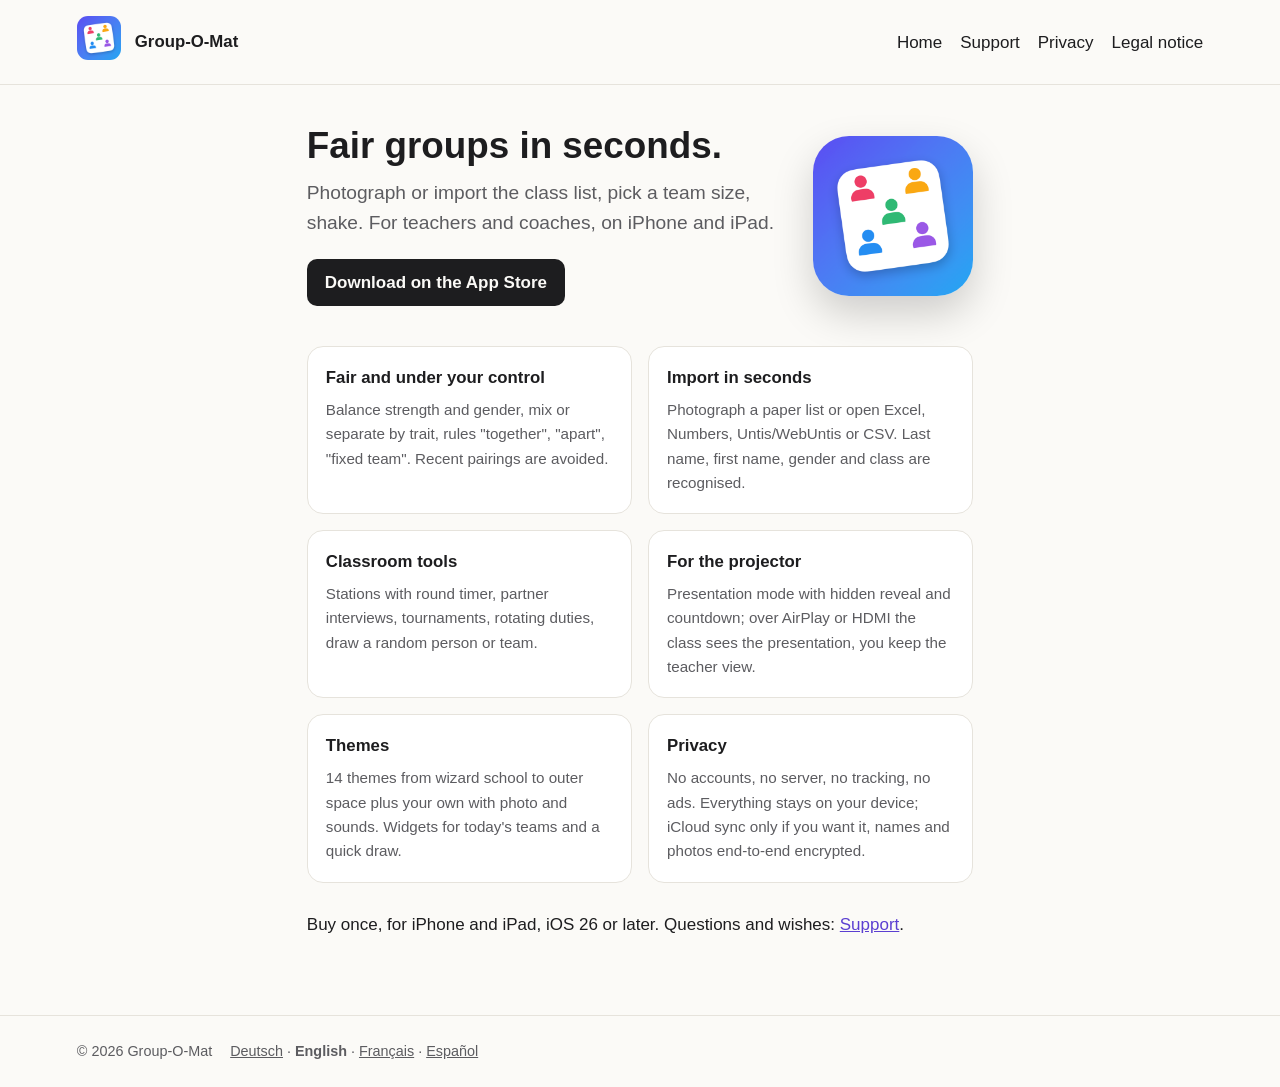
==== en/index.html @ 721736fe "App Store badge links to the live listing Co-Authored-By: Claude Fable 5.1 <noreply@anthropic.com>" ====
<!doctype html><html lang="en"><head><meta charset="utf-8"><meta name="viewport" content="width=device-width,initial-scale=1">
<link rel="stylesheet" href="/style.css"><link rel="icon" href="/favicon.png"><link rel="apple-touch-icon" href="/apple-touch-icon.png">
<title>Group-O-Mat – Fair groups for the classroom</title><meta name="description" content="Photograph or import the class list, pick a team size, shake. For teachers and coaches, on iPhone and iPad."><link rel="alternate" hreflang="de" href="https://group-o-mat.de/"><link rel="alternate" hreflang="en" href="https://group-o-mat.de/en/"><link rel="alternate" hreflang="fr" href="https://group-o-mat.de/fr/"><link rel="alternate" hreflang="es" href="https://group-o-mat.de/es/"></head><body><header><a href="/en/"><img src="/icon.png" alt=""></a><strong>Group-O-Mat</strong><nav><a href="/en/">Home</a><a href="/en/support">Support</a><a href="/privacy">Privacy</a><a href="/impressum">Legal notice</a></nav></header><main><div class="hero"><div><h1>Fair groups in seconds.</h1><p class="lead">Photograph or import the class list, pick a team size, shake. For teachers and coaches, on iPhone and iPad.</p><a class="badge" href="https://apps.apple.com/de/app/id6808658962">Download on the App Store</a></div><img src="/icon.png" alt="Group-O-Mat app icon"></div><div class="grid"><div class="card"><h3>Fair and under your control</h3><p>Balance strength and gender, mix or separate by trait, rules "together", "apart", "fixed team". Recent pairings are avoided.</p></div><div class="card"><h3>Import in seconds</h3><p>Photograph a paper list or open Excel, Numbers, Untis/WebUntis or CSV. Last name, first name, gender and class are recognised.</p></div><div class="card"><h3>Classroom tools</h3><p>Stations with round timer, partner interviews, tournaments, rotating duties, draw a random person or team.</p></div><div class="card"><h3>For the projector</h3><p>Presentation mode with hidden reveal and countdown; over AirPlay or HDMI the class sees the presentation, you keep the teacher view.</p></div><div class="card"><h3>Themes</h3><p>14 themes from wizard school to outer space plus your own with photo and sounds. Widgets for today's teams and a quick draw.</p></div><div class="card"><h3>Privacy</h3><p>No accounts, no server, no tracking, no ads. Everything stays on your device; iCloud sync only if you want it, names and photos end-to-end encrypted.</p></div></div><p>Buy once, for iPhone and iPad, iOS 26 or later. Questions and wishes: <a href="/en/support">Support</a>.</p></main><footer><span>© 2026 Group-O-Mat</span><span><a href="/" hreflang="de">Deutsch</a> · <strong>English</strong> · <a href="/fr/" hreflang="fr">Français</a> · <a href="/es/" hreflang="es">Español</a></span></footer></body></html>
---- style.css ----
:root{--bg:#fbfaf7;--fg:#1d1d1f;--muted:#5c5c60;--accent:#5b3fd1;--card:#fff;--line:#e6e3dc}
@media (prefers-color-scheme:dark){:root{--bg:#141416;--fg:#f2f2f4;--muted:#a5a5ab;--accent:#a996ff;--card:#1e1e22;--line:#2c2c31}}
*{box-sizing:border-box}html{color-scheme:light dark}
body{margin:0;background:var(--bg);color:var(--fg);font:17px/1.6 -apple-system,BlinkMacSystemFont,"Segoe UI",Helvetica,Arial,sans-serif}
a{color:var(--accent)}
header{padding:16px 6vw;display:flex;align-items:center;gap:14px;border-bottom:1px solid var(--line);flex-wrap:wrap}
header strong{white-space:nowrap;font-size:1.05rem}
header img{width:44px;height:44px;border-radius:11px}
header nav{margin-left:auto;display:flex;gap:18px;flex-wrap:wrap;justify-content:flex-end}
header nav a{text-decoration:none;color:var(--fg);font-weight:500}
main{max-width:820px;margin:0 auto;padding:40px 6vw 60px}
.hero{display:grid;grid-template-columns:1fr auto;gap:28px;align-items:center;margin-bottom:40px}
.hero img{width:160px;height:160px;border-radius:36px;box-shadow:0 18px 40px rgba(0,0,0,.18)}
h1{font-size:2.3rem;line-height:1.15;margin:0 0 10px}h2{margin-top:2.2em}h3{margin-top:1.6em}
.lead{font-size:1.2rem;color:var(--muted);margin:0 0 20px}
.badge{display:inline-block;background:var(--fg);color:var(--bg);padding:10px 18px;border-radius:10px;text-decoration:none;font-weight:600}
.badge.soon{opacity:.55;pointer-events:none}
.grid{display:grid;grid-template-columns:repeat(auto-fit,minmax(230px,1fr));gap:16px;margin:28px 0}
.card{background:var(--card);border:1px solid var(--line);border-radius:16px;padding:18px}
.card h3{margin:0 0 6px;font-size:1.05rem}.card p{margin:0;color:var(--muted);font-size:.95rem}
footer{border-top:1px solid var(--line);padding:24px 6vw;color:var(--muted);font-size:.9rem;display:flex;gap:18px;flex-wrap:wrap}
footer a{color:var(--muted)}
.note{background:var(--card);border-left:4px solid var(--accent);padding:12px 16px;border-radius:8px}
@media (max-width:640px){header{gap:10px 12px}header nav{margin-left:0;width:100%;justify-content:flex-start;gap:14px;font-size:.95rem;overflow-x:auto;flex-wrap:nowrap;padding-bottom:2px}header nav a{white-space:nowrap}.hero{grid-template-columns:1fr}.hero img{width:110px;height:110px;border-radius:26px}h1{font-size:1.8rem}}
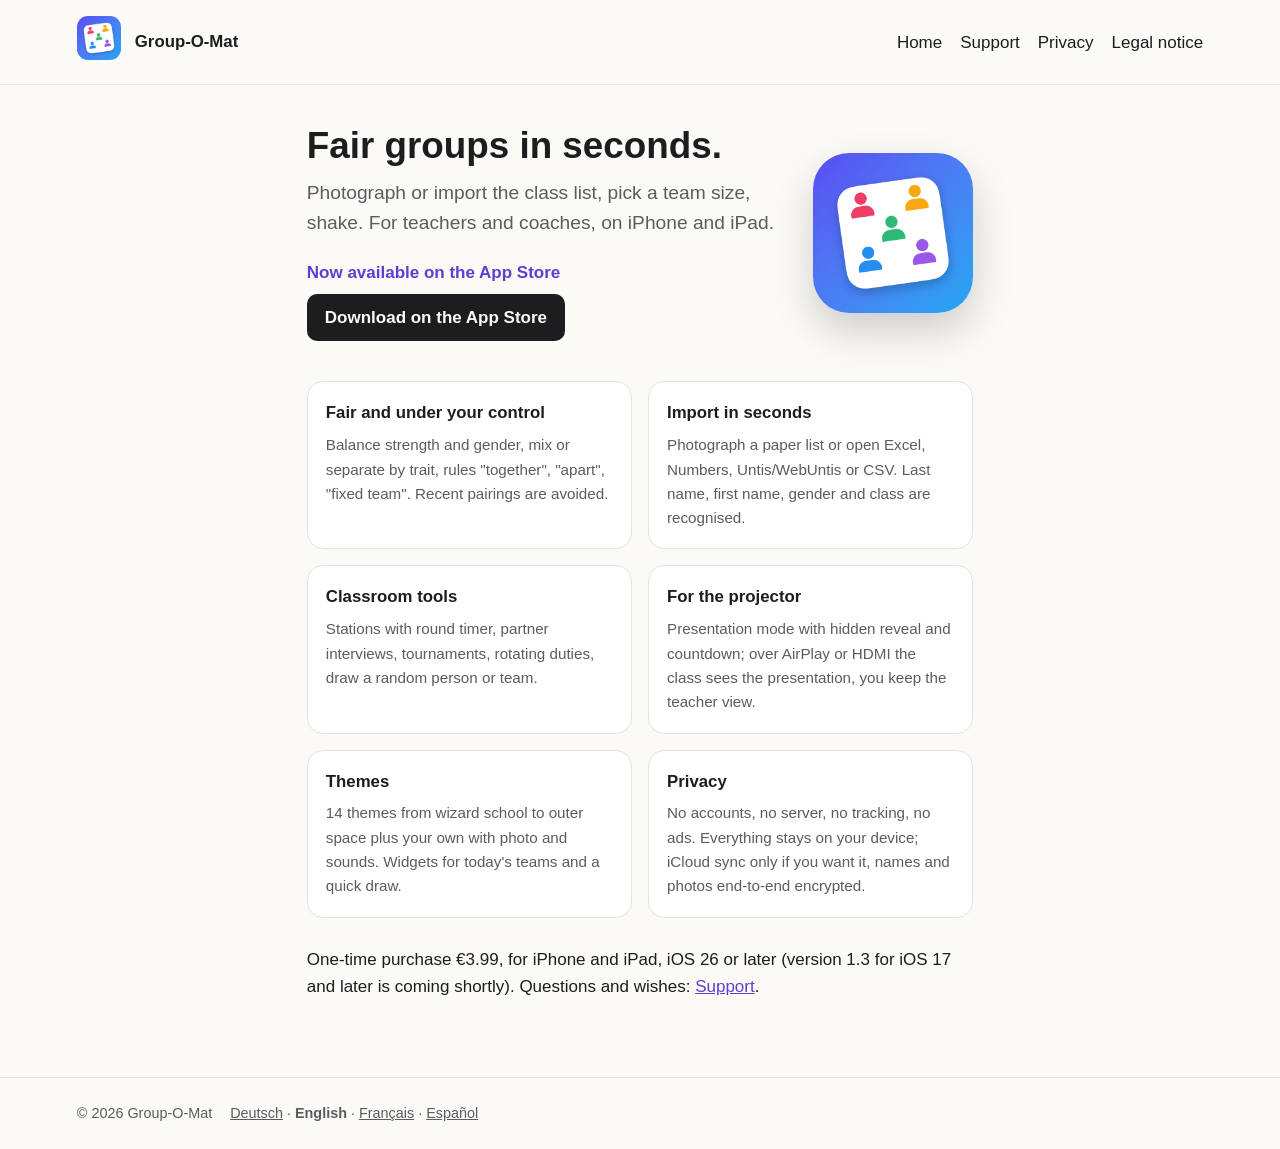
==== commit 9a530f98: "Landing pages: app is available, price and iOS requirement Co-Authored-By: Claude Fable 5.1 <noreply" ====
--- a/en/index.html
+++ b/en/index.html
@@ -1,3 +1,3 @@
 <!doctype html><html lang="en"><head><meta charset="utf-8"><meta name="viewport" content="width=device-width,initial-scale=1">
 <link rel="stylesheet" href="/style.css"><link rel="icon" href="/favicon.png"><link rel="apple-touch-icon" href="/apple-touch-icon.png">
-<title>Group-O-Mat – Fair groups for the classroom</title><meta name="description" content="Photograph or import the class list, pick a team size, shake. For teachers and coaches, on iPhone and iPad."><link rel="alternate" hreflang="de" href="https://group-o-mat.de/"><link rel="alternate" hreflang="en" href="https://group-o-mat.de/en/"><link rel="alternate" hreflang="fr" href="https://group-o-mat.de/fr/"><link rel="alternate" hreflang="es" href="https://group-o-mat.de/es/"></head><body><header><a href="/en/"><img src="/icon.png" alt=""></a><strong>Group-O-Mat</strong><nav><a href="/en/">Home</a><a href="/en/support">Support</a><a href="/privacy">Privacy</a><a href="/impressum">Legal notice</a></nav></header><main><div class="hero"><div><h1>Fair groups in seconds.</h1><p class="lead">Photograph or import the class list, pick a team size, shake. For teachers and coaches, on iPhone and iPad.</p><a class="badge" href="https://apps.apple.com/de/app/id6808658962">Download on the App Store</a></div><img src="/icon.png" alt="Group-O-Mat app icon"></div><div class="grid"><div class="card"><h3>Fair and under your control</h3><p>Balance strength and gender, mix or separate by trait, rules "together", "apart", "fixed team". Recent pairings are avoided.</p></div><div class="card"><h3>Import in seconds</h3><p>Photograph a paper list or open Excel, Numbers, Untis/WebUntis or CSV. Last name, first name, gender and class are recognised.</p></div><div class="card"><h3>Classroom tools</h3><p>Stations with round timer, partner interviews, tournaments, rotating duties, draw a random person or team.</p></div><div class="card"><h3>For the projector</h3><p>Presentation mode with hidden reveal and countdown; over AirPlay or HDMI the class sees the presentation, you keep the teacher view.</p></div><div class="card"><h3>Themes</h3><p>14 themes from wizard school to outer space plus your own with photo and sounds. Widgets for today's teams and a quick draw.</p></div><div class="card"><h3>Privacy</h3><p>No accounts, no server, no tracking, no ads. Everything stays on your device; iCloud sync only if you want it, names and photos end-to-end encrypted.</p></div></div><p>Buy once, for iPhone and iPad, iOS 26 or later. Questions and wishes: <a href="/en/support">Support</a>.</p></main><footer><span>© 2026 Group-O-Mat</span><span><a href="/" hreflang="de">Deutsch</a> · <strong>English</strong> · <a href="/fr/" hreflang="fr">Français</a> · <a href="/es/" hreflang="es">Español</a></span></footer></body></html>+<title>Group-O-Mat – Fair groups for the classroom</title><meta name="description" content="Photograph or import the class list, pick a team size, shake. For teachers and coaches, on iPhone and iPad."><link rel="alternate" hreflang="de" href="https://group-o-mat.de/"><link rel="alternate" hreflang="en" href="https://group-o-mat.de/en/"><link rel="alternate" hreflang="fr" href="https://group-o-mat.de/fr/"><link rel="alternate" hreflang="es" href="https://group-o-mat.de/es/"></head><body><header><a href="/en/"><img src="/icon.png" alt=""></a><strong>Group-O-Mat</strong><nav><a href="/en/">Home</a><a href="/en/support">Support</a><a href="/privacy">Privacy</a><a href="/impressum">Legal notice</a></nav></header><main><div class="hero"><div><h1>Fair groups in seconds.</h1><p class="lead">Photograph or import the class list, pick a team size, shake. For teachers and coaches, on iPhone and iPad.</p><p class="avail">Now available on the App Store</p><a class="badge" href="https://apps.apple.com/de/app/id6808658962">Download on the App Store</a></div><img src="/icon.png" alt="Group-O-Mat app icon"></div><div class="grid"><div class="card"><h3>Fair and under your control</h3><p>Balance strength and gender, mix or separate by trait, rules "together", "apart", "fixed team". Recent pairings are avoided.</p></div><div class="card"><h3>Import in seconds</h3><p>Photograph a paper list or open Excel, Numbers, Untis/WebUntis or CSV. Last name, first name, gender and class are recognised.</p></div><div class="card"><h3>Classroom tools</h3><p>Stations with round timer, partner interviews, tournaments, rotating duties, draw a random person or team.</p></div><div class="card"><h3>For the projector</h3><p>Presentation mode with hidden reveal and countdown; over AirPlay or HDMI the class sees the presentation, you keep the teacher view.</p></div><div class="card"><h3>Themes</h3><p>14 themes from wizard school to outer space plus your own with photo and sounds. Widgets for today's teams and a quick draw.</p></div><div class="card"><h3>Privacy</h3><p>No accounts, no server, no tracking, no ads. Everything stays on your device; iCloud sync only if you want it, names and photos end-to-end encrypted.</p></div></div><p>One-time purchase €3.99, for iPhone and iPad, iOS 26 or later (version 1.3 for iOS 17 and later is coming shortly). Questions and wishes: <a href="/en/support">Support</a>.</p></main><footer><span>© 2026 Group-O-Mat</span><span><a href="/" hreflang="de">Deutsch</a> · <strong>English</strong> · <a href="/fr/" hreflang="fr">Français</a> · <a href="/es/" hreflang="es">Español</a></span></footer></body></html>
--- a/style.css
+++ b/style.css
@@ -13,6 +13,7 @@
 .hero img{width:160px;height:160px;border-radius:36px;box-shadow:0 18px 40px rgba(0,0,0,.18)}
 h1{font-size:2.3rem;line-height:1.15;margin:0 0 10px}h2{margin-top:2.2em}h3{margin-top:1.6em}
 .lead{font-size:1.2rem;color:var(--muted);margin:0 0 20px}
+.avail{margin:0 0 8px;font-weight:600;color:var(--accent)}
 .badge{display:inline-block;background:var(--fg);color:var(--bg);padding:10px 18px;border-radius:10px;text-decoration:none;font-weight:600}
 .badge.soon{opacity:.55;pointer-events:none}
 .grid{display:grid;grid-template-columns:repeat(auto-fit,minmax(230px,1fr));gap:16px;margin:28px 0}
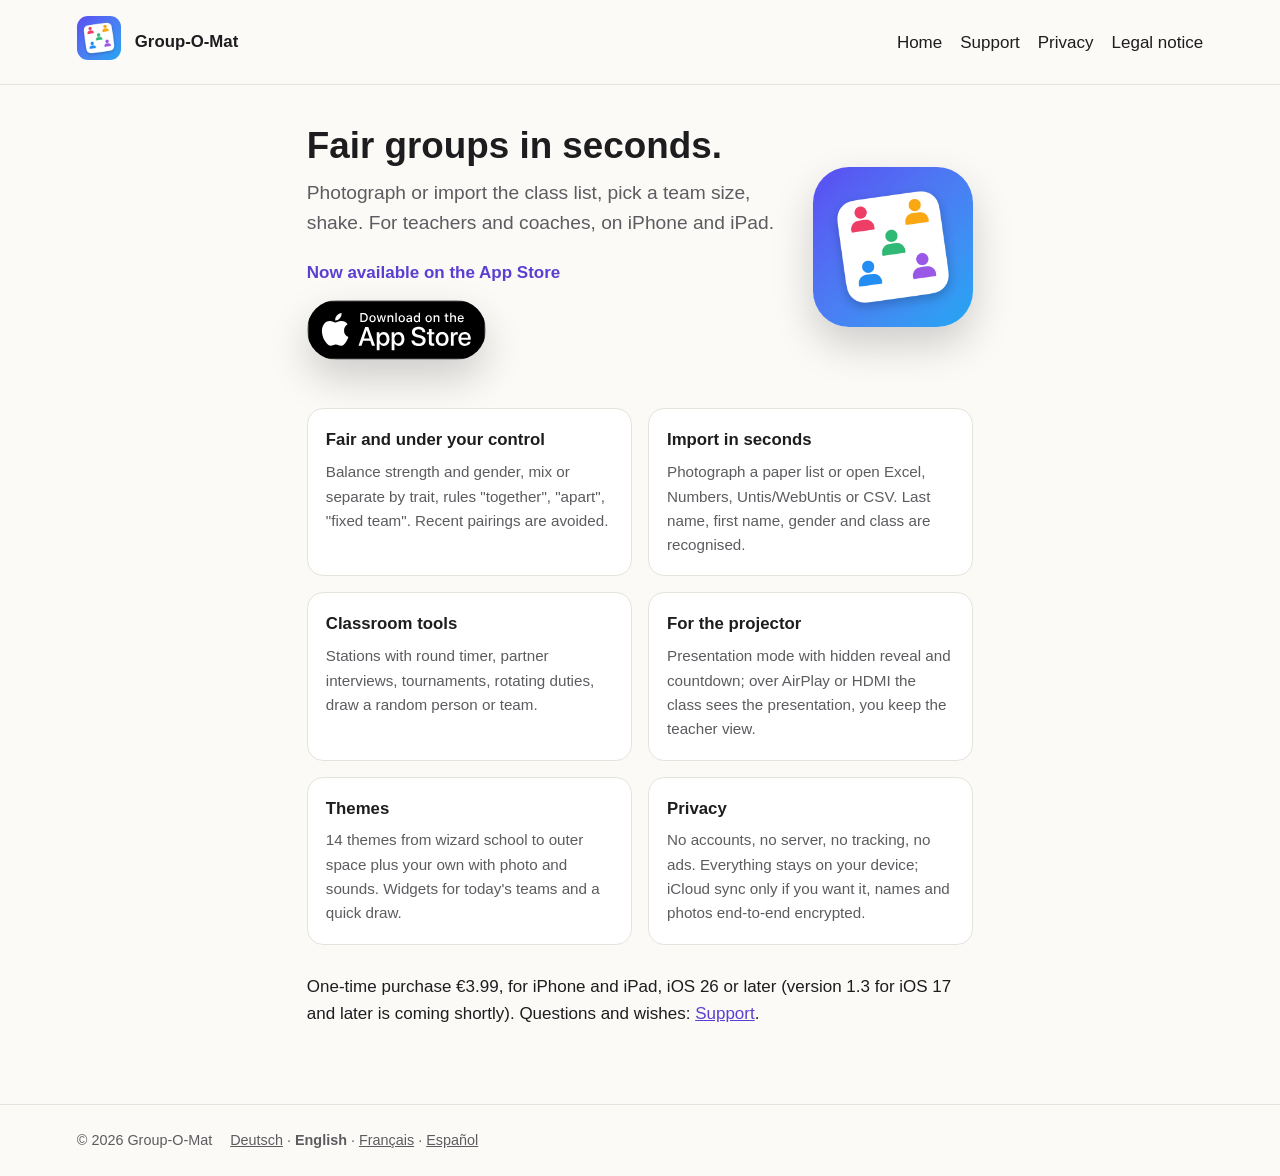
==== commit 4ffdc7d3: "Official App Store badge (Apple marketing artwork, per language) Co-Authored-By: Claude Fable 5.1 <n" ====
--- a/en/index.html
+++ b/en/index.html
@@ -1,3 +1,3 @@
 <!doctype html><html lang="en"><head><meta charset="utf-8"><meta name="viewport" content="width=device-width,initial-scale=1">
 <link rel="stylesheet" href="/style.css"><link rel="icon" href="/favicon.png"><link rel="apple-touch-icon" href="/apple-touch-icon.png">
-<title>Group-O-Mat – Fair groups for the classroom</title><meta name="description" content="Photograph or import the class list, pick a team size, shake. For teachers and coaches, on iPhone and iPad."><link rel="alternate" hreflang="de" href="https://group-o-mat.de/"><link rel="alternate" hreflang="en" href="https://group-o-mat.de/en/"><link rel="alternate" hreflang="fr" href="https://group-o-mat.de/fr/"><link rel="alternate" hreflang="es" href="https://group-o-mat.de/es/"></head><body><header><a href="/en/"><img src="/icon.png" alt=""></a><strong>Group-O-Mat</strong><nav><a href="/en/">Home</a><a href="/en/support">Support</a><a href="/privacy">Privacy</a><a href="/impressum">Legal notice</a></nav></header><main><div class="hero"><div><h1>Fair groups in seconds.</h1><p class="lead">Photograph or import the class list, pick a team size, shake. For teachers and coaches, on iPhone and iPad.</p><p class="avail">Now available on the App Store</p><a class="badge" href="https://apps.apple.com/de/app/id6808658962">Download on the App Store</a></div><img src="/icon.png" alt="Group-O-Mat app icon"></div><div class="grid"><div class="card"><h3>Fair and under your control</h3><p>Balance strength and gender, mix or separate by trait, rules "together", "apart", "fixed team". Recent pairings are avoided.</p></div><div class="card"><h3>Import in seconds</h3><p>Photograph a paper list or open Excel, Numbers, Untis/WebUntis or CSV. Last name, first name, gender and class are recognised.</p></div><div class="card"><h3>Classroom tools</h3><p>Stations with round timer, partner interviews, tournaments, rotating duties, draw a random person or team.</p></div><div class="card"><h3>For the projector</h3><p>Presentation mode with hidden reveal and countdown; over AirPlay or HDMI the class sees the presentation, you keep the teacher view.</p></div><div class="card"><h3>Themes</h3><p>14 themes from wizard school to outer space plus your own with photo and sounds. Widgets for today's teams and a quick draw.</p></div><div class="card"><h3>Privacy</h3><p>No accounts, no server, no tracking, no ads. Everything stays on your device; iCloud sync only if you want it, names and photos end-to-end encrypted.</p></div></div><p>One-time purchase €3.99, for iPhone and iPad, iOS 26 or later (version 1.3 for iOS 17 and later is coming shortly). Questions and wishes: <a href="/en/support">Support</a>.</p></main><footer><span>© 2026 Group-O-Mat</span><span><a href="/" hreflang="de">Deutsch</a> · <strong>English</strong> · <a href="/fr/" hreflang="fr">Français</a> · <a href="/es/" hreflang="es">Español</a></span></footer></body></html>+<title>Group-O-Mat – Fair groups for the classroom</title><meta name="description" content="Photograph or import the class list, pick a team size, shake. For teachers and coaches, on iPhone and iPad."><link rel="alternate" hreflang="de" href="https://group-o-mat.de/"><link rel="alternate" hreflang="en" href="https://group-o-mat.de/en/"><link rel="alternate" hreflang="fr" href="https://group-o-mat.de/fr/"><link rel="alternate" hreflang="es" href="https://group-o-mat.de/es/"></head><body><header><a href="/en/"><img src="/icon.png" alt=""></a><strong>Group-O-Mat</strong><nav><a href="/en/">Home</a><a href="/en/support">Support</a><a href="/privacy">Privacy</a><a href="/impressum">Legal notice</a></nav></header><main><div class="hero"><div><h1>Fair groups in seconds.</h1><p class="lead">Photograph or import the class list, pick a team size, shake. For teachers and coaches, on iPhone and iPad.</p><p class="avail">Now available on the App Store</p><a class="appstore" href="https://apps.apple.com/de/app/id6808658962"><img src="/badges/app-store-en-us.svg" alt="Download on the App Store" width="180" height="60"></a></div><img src="/icon.png" alt="Group-O-Mat app icon"></div><div class="grid"><div class="card"><h3>Fair and under your control</h3><p>Balance strength and gender, mix or separate by trait, rules "together", "apart", "fixed team". Recent pairings are avoided.</p></div><div class="card"><h3>Import in seconds</h3><p>Photograph a paper list or open Excel, Numbers, Untis/WebUntis or CSV. Last name, first name, gender and class are recognised.</p></div><div class="card"><h3>Classroom tools</h3><p>Stations with round timer, partner interviews, tournaments, rotating duties, draw a random person or team.</p></div><div class="card"><h3>For the projector</h3><p>Presentation mode with hidden reveal and countdown; over AirPlay or HDMI the class sees the presentation, you keep the teacher view.</p></div><div class="card"><h3>Themes</h3><p>14 themes from wizard school to outer space plus your own with photo and sounds. Widgets for today's teams and a quick draw.</p></div><div class="card"><h3>Privacy</h3><p>No accounts, no server, no tracking, no ads. Everything stays on your device; iCloud sync only if you want it, names and photos end-to-end encrypted.</p></div></div><p>One-time purchase €3.99, for iPhone and iPad, iOS 26 or later (version 1.3 for iOS 17 and later is coming shortly). Questions and wishes: <a href="/en/support">Support</a>.</p></main><footer><span>© 2026 Group-O-Mat</span><span><a href="/" hreflang="de">Deutsch</a> · <strong>English</strong> · <a href="/fr/" hreflang="fr">Français</a> · <a href="/es/" hreflang="es">Español</a></span></footer></body></html>
--- a/style.css
+++ b/style.css
@@ -15,7 +15,8 @@
 .lead{font-size:1.2rem;color:var(--muted);margin:0 0 20px}
 .avail{margin:0 0 8px;font-weight:600;color:var(--accent)}
 .badge{display:inline-block;background:var(--fg);color:var(--bg);padding:10px 18px;border-radius:10px;text-decoration:none;font-weight:600}
-.badge.soon{opacity:.55;pointer-events:none}
+.appstore{display:inline-block;margin:6px 0 0;line-height:0}
+.appstore img{height:60px;width:auto}
 .grid{display:grid;grid-template-columns:repeat(auto-fit,minmax(230px,1fr));gap:16px;margin:28px 0}
 .card{background:var(--card);border:1px solid var(--line);border-radius:16px;padding:18px}
 .card h3{margin:0 0 6px;font-size:1.05rem}.card p{margin:0;color:var(--muted);font-size:.95rem}
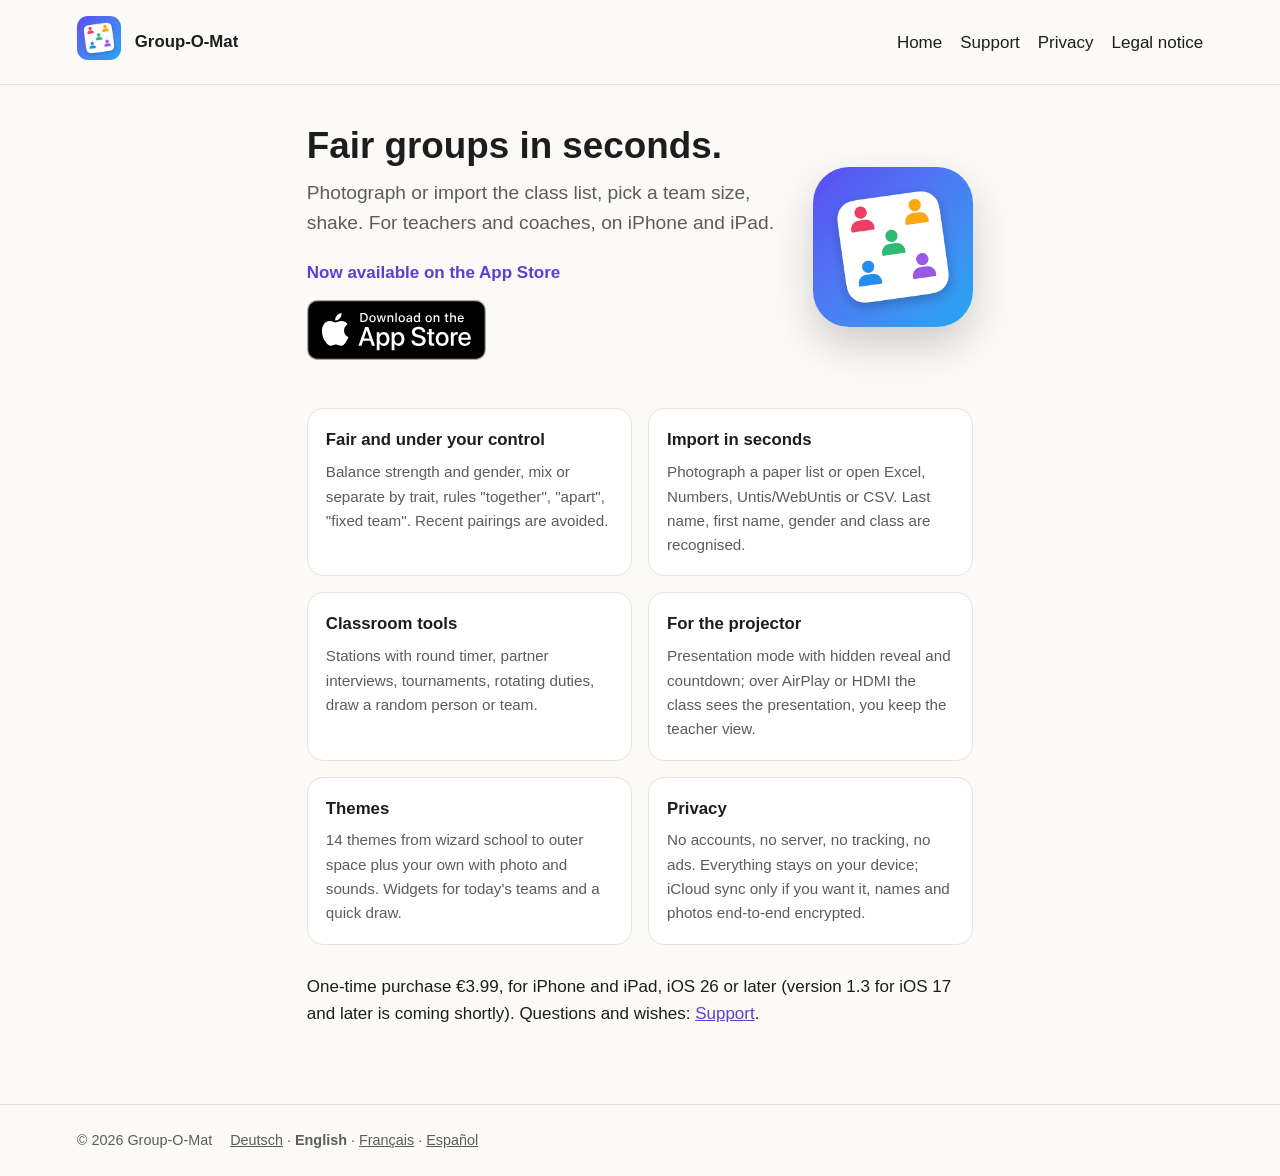
==== commit 1fbcd775: "Store link without storefront so it follows the visitor's country Co-Authored-By: Claude Fable 5.1 <" ====
--- a/en/index.html
+++ b/en/index.html
@@ -1,3 +1,3 @@
 <!doctype html><html lang="en"><head><meta charset="utf-8"><meta name="viewport" content="width=device-width,initial-scale=1">
 <link rel="stylesheet" href="/style.css"><link rel="icon" href="/favicon.png"><link rel="apple-touch-icon" href="/apple-touch-icon.png">
-<title>Group-O-Mat – Fair groups for the classroom</title><meta name="description" content="Photograph or import the class list, pick a team size, shake. For teachers and coaches, on iPhone and iPad."><link rel="alternate" hreflang="de" href="https://group-o-mat.de/"><link rel="alternate" hreflang="en" href="https://group-o-mat.de/en/"><link rel="alternate" hreflang="fr" href="https://group-o-mat.de/fr/"><link rel="alternate" hreflang="es" href="https://group-o-mat.de/es/"></head><body><header><a href="/en/"><img src="/icon.png" alt=""></a><strong>Group-O-Mat</strong><nav><a href="/en/">Home</a><a href="/en/support">Support</a><a href="/privacy">Privacy</a><a href="/impressum">Legal notice</a></nav></header><main><div class="hero"><div><h1>Fair groups in seconds.</h1><p class="lead">Photograph or import the class list, pick a team size, shake. For teachers and coaches, on iPhone and iPad.</p><p class="avail">Now available on the App Store</p><a class="appstore" href="https://apps.apple.com/de/app/id6808658962"><img src="/badges/app-store-en-us.svg" alt="Download on the App Store" width="180" height="60"></a></div><img src="/icon.png" alt="Group-O-Mat app icon"></div><div class="grid"><div class="card"><h3>Fair and under your control</h3><p>Balance strength and gender, mix or separate by trait, rules "together", "apart", "fixed team". Recent pairings are avoided.</p></div><div class="card"><h3>Import in seconds</h3><p>Photograph a paper list or open Excel, Numbers, Untis/WebUntis or CSV. Last name, first name, gender and class are recognised.</p></div><div class="card"><h3>Classroom tools</h3><p>Stations with round timer, partner interviews, tournaments, rotating duties, draw a random person or team.</p></div><div class="card"><h3>For the projector</h3><p>Presentation mode with hidden reveal and countdown; over AirPlay or HDMI the class sees the presentation, you keep the teacher view.</p></div><div class="card"><h3>Themes</h3><p>14 themes from wizard school to outer space plus your own with photo and sounds. Widgets for today's teams and a quick draw.</p></div><div class="card"><h3>Privacy</h3><p>No accounts, no server, no tracking, no ads. Everything stays on your device; iCloud sync only if you want it, names and photos end-to-end encrypted.</p></div></div><p>One-time purchase €3.99, for iPhone and iPad, iOS 26 or later (version 1.3 for iOS 17 and later is coming shortly). Questions and wishes: <a href="/en/support">Support</a>.</p></main><footer><span>© 2026 Group-O-Mat</span><span><a href="/" hreflang="de">Deutsch</a> · <strong>English</strong> · <a href="/fr/" hreflang="fr">Français</a> · <a href="/es/" hreflang="es">Español</a></span></footer></body></html>+<title>Group-O-Mat – Fair groups for the classroom</title><meta name="description" content="Photograph or import the class list, pick a team size, shake. For teachers and coaches, on iPhone and iPad."><link rel="alternate" hreflang="de" href="https://group-o-mat.de/"><link rel="alternate" hreflang="en" href="https://group-o-mat.de/en/"><link rel="alternate" hreflang="fr" href="https://group-o-mat.de/fr/"><link rel="alternate" hreflang="es" href="https://group-o-mat.de/es/"></head><body><header><a href="/en/"><img src="/icon.png" alt=""></a><strong>Group-O-Mat</strong><nav><a href="/en/">Home</a><a href="/en/support">Support</a><a href="/privacy">Privacy</a><a href="/impressum">Legal notice</a></nav></header><main><div class="hero"><div><h1>Fair groups in seconds.</h1><p class="lead">Photograph or import the class list, pick a team size, shake. For teachers and coaches, on iPhone and iPad.</p><p class="avail">Now available on the App Store</p><a class="appstore" href="https://apps.apple.com/app/id6808658962"><img src="/badges/app-store-en-us.svg" alt="Download on the App Store" width="180" height="60"></a></div><img src="/icon.png" alt="Group-O-Mat app icon"></div><div class="grid"><div class="card"><h3>Fair and under your control</h3><p>Balance strength and gender, mix or separate by trait, rules "together", "apart", "fixed team". Recent pairings are avoided.</p></div><div class="card"><h3>Import in seconds</h3><p>Photograph a paper list or open Excel, Numbers, Untis/WebUntis or CSV. Last name, first name, gender and class are recognised.</p></div><div class="card"><h3>Classroom tools</h3><p>Stations with round timer, partner interviews, tournaments, rotating duties, draw a random person or team.</p></div><div class="card"><h3>For the projector</h3><p>Presentation mode with hidden reveal and countdown; over AirPlay or HDMI the class sees the presentation, you keep the teacher view.</p></div><div class="card"><h3>Themes</h3><p>14 themes from wizard school to outer space plus your own with photo and sounds. Widgets for today's teams and a quick draw.</p></div><div class="card"><h3>Privacy</h3><p>No accounts, no server, no tracking, no ads. Everything stays on your device; iCloud sync only if you want it, names and photos end-to-end encrypted.</p></div></div><p>One-time purchase €3.99, for iPhone and iPad, iOS 26 or later (version 1.3 for iOS 17 and later is coming shortly). Questions and wishes: <a href="/en/support">Support</a>.</p></main><footer><span>© 2026 Group-O-Mat</span><span><a href="/" hreflang="de">Deutsch</a> · <strong>English</strong> · <a href="/fr/" hreflang="fr">Français</a> · <a href="/es/" hreflang="es">Español</a></span></footer></body></html>
--- a/style.css
+++ b/style.css
@@ -10,7 +10,7 @@
 header nav a{text-decoration:none;color:var(--fg);font-weight:500}
 main{max-width:820px;margin:0 auto;padding:40px 6vw 60px}
 .hero{display:grid;grid-template-columns:1fr auto;gap:28px;align-items:center;margin-bottom:40px}
-.hero img{width:160px;height:160px;border-radius:36px;box-shadow:0 18px 40px rgba(0,0,0,.18)}
+.hero>img{width:160px;height:160px;border-radius:36px;box-shadow:0 18px 40px rgba(0,0,0,.18)}
 h1{font-size:2.3rem;line-height:1.15;margin:0 0 10px}h2{margin-top:2.2em}h3{margin-top:1.6em}
 .lead{font-size:1.2rem;color:var(--muted);margin:0 0 20px}
 .avail{margin:0 0 8px;font-weight:600;color:var(--accent)}
@@ -23,4 +23,4 @@
 footer{border-top:1px solid var(--line);padding:24px 6vw;color:var(--muted);font-size:.9rem;display:flex;gap:18px;flex-wrap:wrap}
 footer a{color:var(--muted)}
 .note{background:var(--card);border-left:4px solid var(--accent);padding:12px 16px;border-radius:8px}
-@media (max-width:640px){header{gap:10px 12px}header nav{margin-left:0;width:100%;justify-content:flex-start;gap:14px;font-size:.95rem;overflow-x:auto;flex-wrap:nowrap;padding-bottom:2px}header nav a{white-space:nowrap}.hero{grid-template-columns:1fr}.hero img{width:110px;height:110px;border-radius:26px}h1{font-size:1.8rem}}
+@media (max-width:640px){header{gap:10px 12px}header nav{margin-left:0;width:100%;justify-content:flex-start;gap:14px;font-size:.95rem;overflow-x:auto;flex-wrap:nowrap;padding-bottom:2px}header nav a{white-space:nowrap}.hero{grid-template-columns:1fr}.hero>img{width:110px;height:110px;border-radius:26px}h1{font-size:1.8rem}}
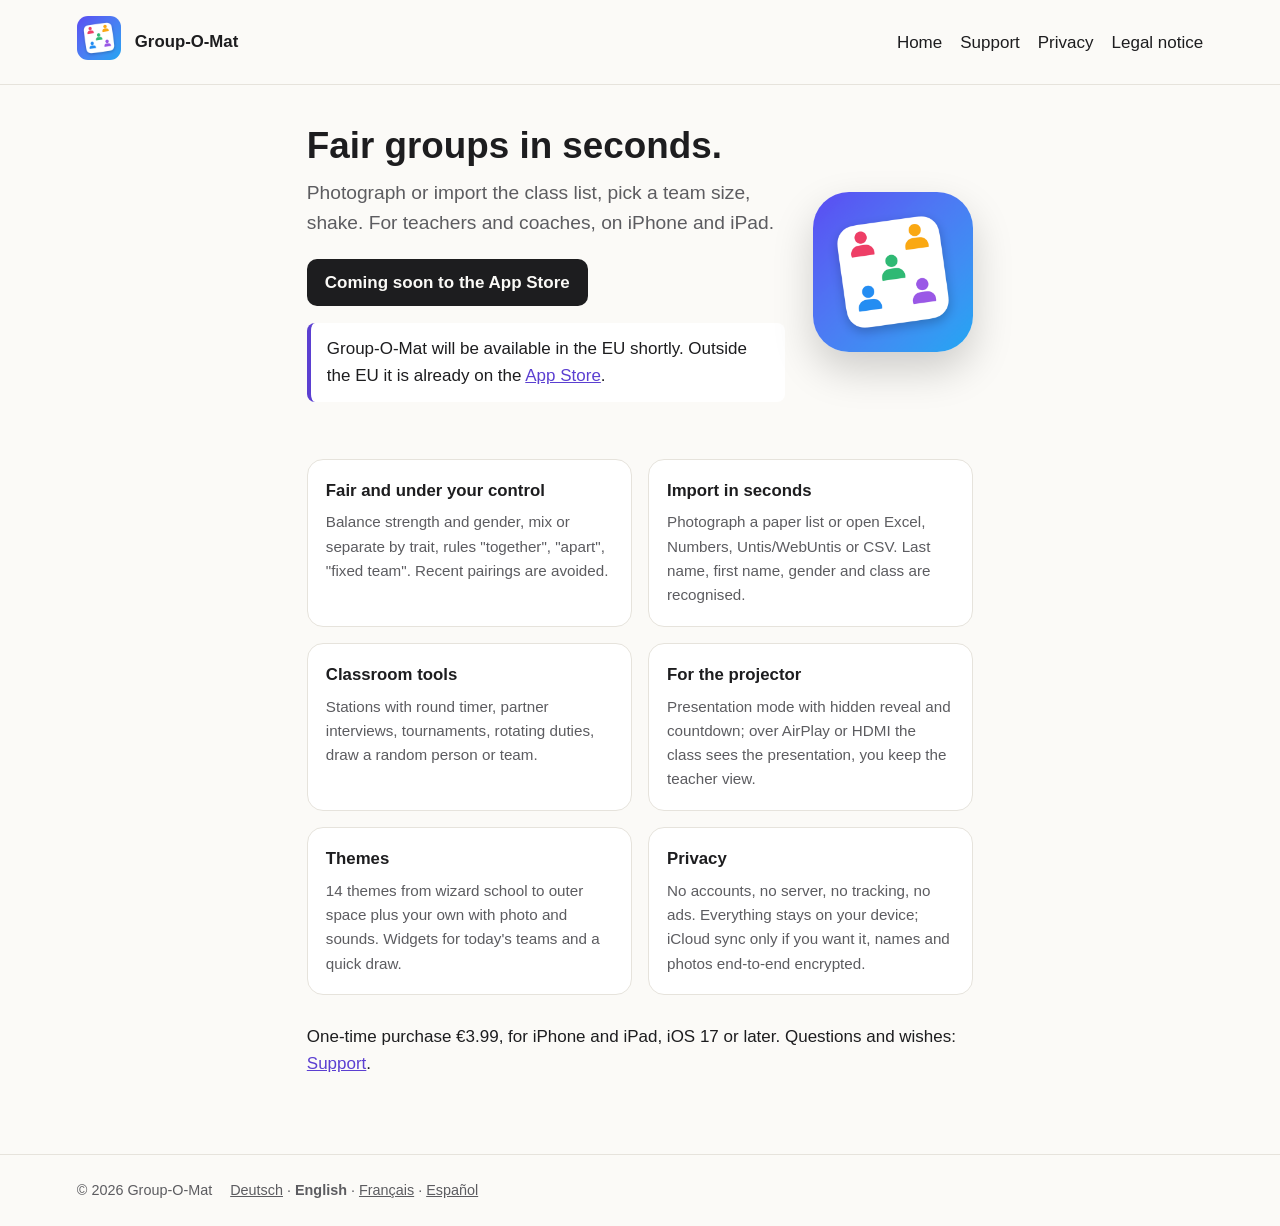
==== commit 5195fc23: "Start pages: coming soon in the EU instead of the download badge, link for visitors outside the EU, " ====
--- a/en/index.html
+++ b/en/index.html
@@ -1,3 +1,3 @@
 <!doctype html><html lang="en"><head><meta charset="utf-8"><meta name="viewport" content="width=device-width,initial-scale=1">
 <link rel="stylesheet" href="/style.css"><link rel="icon" href="/favicon.png"><link rel="apple-touch-icon" href="/apple-touch-icon.png">
-<title>Group-O-Mat – Fair groups for the classroom</title><meta name="description" content="Photograph or import the class list, pick a team size, shake. For teachers and coaches, on iPhone and iPad."><link rel="alternate" hreflang="de" href="https://group-o-mat.de/"><link rel="alternate" hreflang="en" href="https://group-o-mat.de/en/"><link rel="alternate" hreflang="fr" href="https://group-o-mat.de/fr/"><link rel="alternate" hreflang="es" href="https://group-o-mat.de/es/"></head><body><header><a href="/en/"><img src="/icon.png" alt=""></a><strong>Group-O-Mat</strong><nav><a href="/en/">Home</a><a href="/en/support">Support</a><a href="/privacy">Privacy</a><a href="/impressum">Legal notice</a></nav></header><main><div class="hero"><div><h1>Fair groups in seconds.</h1><p class="lead">Photograph or import the class list, pick a team size, shake. For teachers and coaches, on iPhone and iPad.</p><p class="avail">Now available on the App Store</p><a class="appstore" href="https://apps.apple.com/app/id6808658962"><img src="/badges/app-store-en-us.svg" alt="Download on the App Store" width="180" height="60"></a></div><img src="/icon.png" alt="Group-O-Mat app icon"></div><div class="grid"><div class="card"><h3>Fair and under your control</h3><p>Balance strength and gender, mix or separate by trait, rules "together", "apart", "fixed team". Recent pairings are avoided.</p></div><div class="card"><h3>Import in seconds</h3><p>Photograph a paper list or open Excel, Numbers, Untis/WebUntis or CSV. Last name, first name, gender and class are recognised.</p></div><div class="card"><h3>Classroom tools</h3><p>Stations with round timer, partner interviews, tournaments, rotating duties, draw a random person or team.</p></div><div class="card"><h3>For the projector</h3><p>Presentation mode with hidden reveal and countdown; over AirPlay or HDMI the class sees the presentation, you keep the teacher view.</p></div><div class="card"><h3>Themes</h3><p>14 themes from wizard school to outer space plus your own with photo and sounds. Widgets for today's teams and a quick draw.</p></div><div class="card"><h3>Privacy</h3><p>No accounts, no server, no tracking, no ads. Everything stays on your device; iCloud sync only if you want it, names and photos end-to-end encrypted.</p></div></div><p>One-time purchase €3.99, for iPhone and iPad, iOS 26 or later (version 1.3 for iOS 17 and later is coming shortly). Questions and wishes: <a href="/en/support">Support</a>.</p></main><footer><span>© 2026 Group-O-Mat</span><span><a href="/" hreflang="de">Deutsch</a> · <strong>English</strong> · <a href="/fr/" hreflang="fr">Français</a> · <a href="/es/" hreflang="es">Español</a></span></footer></body></html>+<title>Group-O-Mat – Fair groups for the classroom</title><meta name="description" content="Photograph or import the class list, pick a team size, shake. For teachers and coaches, on iPhone and iPad."><link rel="alternate" hreflang="de" href="https://group-o-mat.de/"><link rel="alternate" hreflang="en" href="https://group-o-mat.de/en/"><link rel="alternate" hreflang="fr" href="https://group-o-mat.de/fr/"><link rel="alternate" hreflang="es" href="https://group-o-mat.de/es/"></head><body><header><a href="/en/"><img src="/icon.png" alt=""></a><strong>Group-O-Mat</strong><nav><a href="/en/">Home</a><a href="/en/support">Support</a><a href="/privacy">Privacy</a><a href="/impressum">Legal notice</a></nav></header><main><div class="hero"><div><h1>Fair groups in seconds.</h1><p class="lead">Photograph or import the class list, pick a team size, shake. For teachers and coaches, on iPhone and iPad.</p><span class="badge soon">Coming soon to the App Store</span><p class="note">Group-O-Mat will be available in the EU shortly. Outside the EU it is already on the <a href="https://apps.apple.com/app/id6808658962">App Store</a>.</p></div><img src="/icon.png" alt="Group-O-Mat app icon"></div><div class="grid"><div class="card"><h3>Fair and under your control</h3><p>Balance strength and gender, mix or separate by trait, rules "together", "apart", "fixed team". Recent pairings are avoided.</p></div><div class="card"><h3>Import in seconds</h3><p>Photograph a paper list or open Excel, Numbers, Untis/WebUntis or CSV. Last name, first name, gender and class are recognised.</p></div><div class="card"><h3>Classroom tools</h3><p>Stations with round timer, partner interviews, tournaments, rotating duties, draw a random person or team.</p></div><div class="card"><h3>For the projector</h3><p>Presentation mode with hidden reveal and countdown; over AirPlay or HDMI the class sees the presentation, you keep the teacher view.</p></div><div class="card"><h3>Themes</h3><p>14 themes from wizard school to outer space plus your own with photo and sounds. Widgets for today's teams and a quick draw.</p></div><div class="card"><h3>Privacy</h3><p>No accounts, no server, no tracking, no ads. Everything stays on your device; iCloud sync only if you want it, names and photos end-to-end encrypted.</p></div></div><p>One-time purchase €3.99, for iPhone and iPad, iOS 17 or later. Questions and wishes: <a href="/en/support">Support</a>.</p></main><footer><span>© 2026 Group-O-Mat</span><span><a href="/" hreflang="de">Deutsch</a> · <strong>English</strong> · <a href="/fr/" hreflang="fr">Français</a> · <a href="/es/" hreflang="es">Español</a></span></footer></body></html>
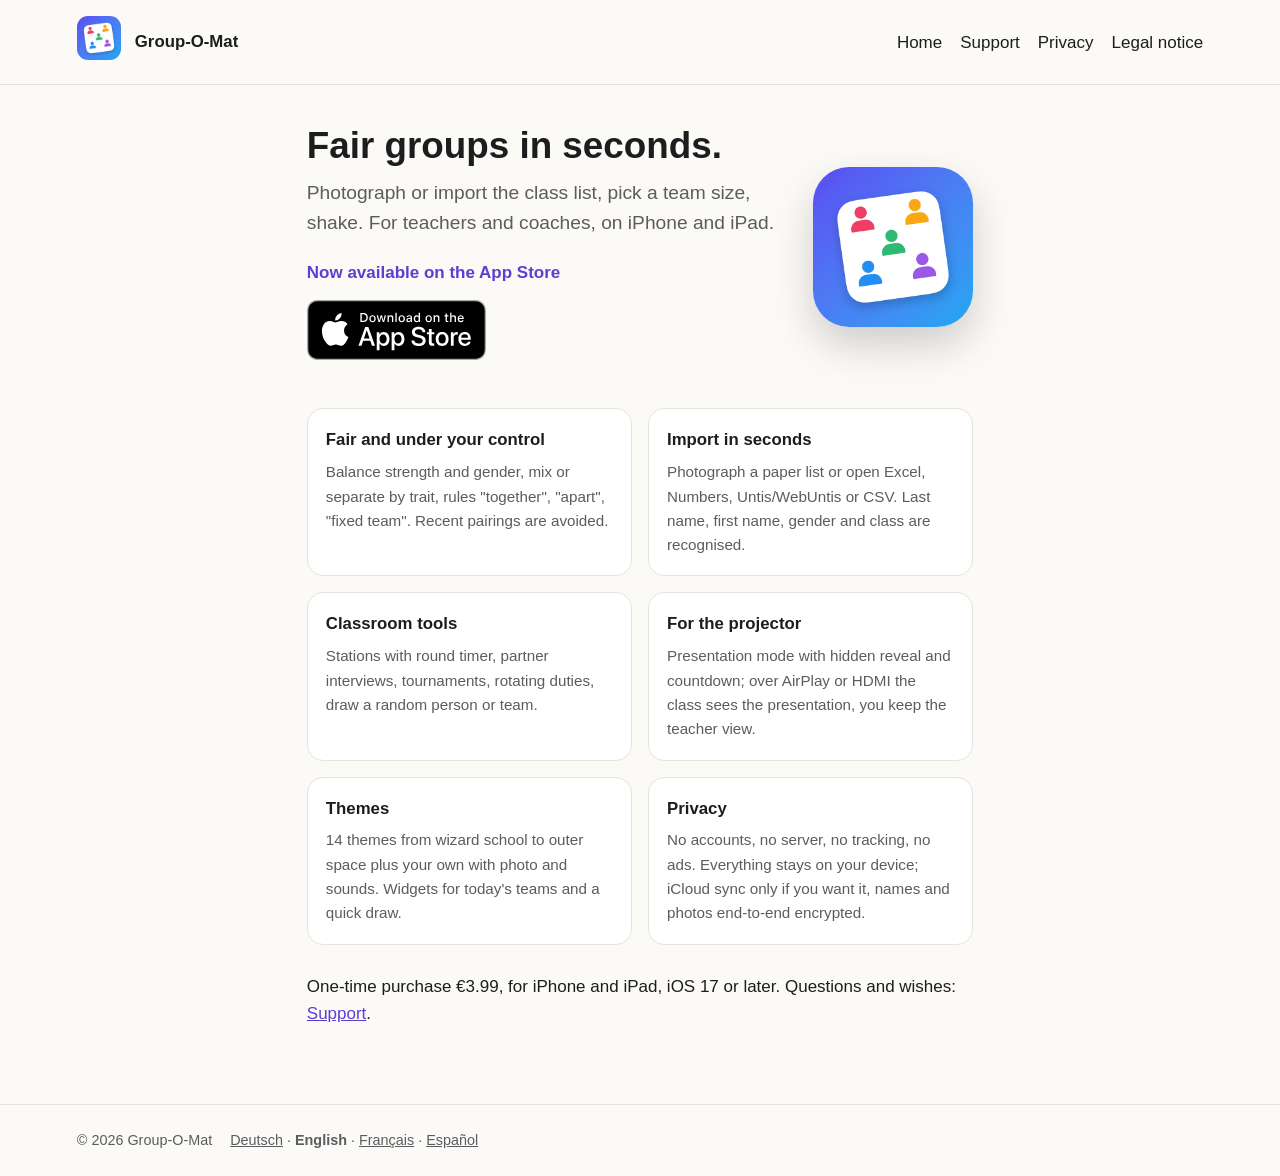
==== commit e6c53a66: "Start pages: download badge and 'now available' again, the app is in the EU storefronts Co-Authored-" ====
--- a/en/index.html
+++ b/en/index.html
@@ -1,3 +1,3 @@
 <!doctype html><html lang="en"><head><meta charset="utf-8"><meta name="viewport" content="width=device-width,initial-scale=1">
 <link rel="stylesheet" href="/style.css"><link rel="icon" href="/favicon.png"><link rel="apple-touch-icon" href="/apple-touch-icon.png">
-<title>Group-O-Mat – Fair groups for the classroom</title><meta name="description" content="Photograph or import the class list, pick a team size, shake. For teachers and coaches, on iPhone and iPad."><link rel="alternate" hreflang="de" href="https://group-o-mat.de/"><link rel="alternate" hreflang="en" href="https://group-o-mat.de/en/"><link rel="alternate" hreflang="fr" href="https://group-o-mat.de/fr/"><link rel="alternate" hreflang="es" href="https://group-o-mat.de/es/"></head><body><header><a href="/en/"><img src="/icon.png" alt=""></a><strong>Group-O-Mat</strong><nav><a href="/en/">Home</a><a href="/en/support">Support</a><a href="/privacy">Privacy</a><a href="/impressum">Legal notice</a></nav></header><main><div class="hero"><div><h1>Fair groups in seconds.</h1><p class="lead">Photograph or import the class list, pick a team size, shake. For teachers and coaches, on iPhone and iPad.</p><span class="badge soon">Coming soon to the App Store</span><p class="note">Group-O-Mat will be available in the EU shortly. Outside the EU it is already on the <a href="https://apps.apple.com/app/id6808658962">App Store</a>.</p></div><img src="/icon.png" alt="Group-O-Mat app icon"></div><div class="grid"><div class="card"><h3>Fair and under your control</h3><p>Balance strength and gender, mix or separate by trait, rules "together", "apart", "fixed team". Recent pairings are avoided.</p></div><div class="card"><h3>Import in seconds</h3><p>Photograph a paper list or open Excel, Numbers, Untis/WebUntis or CSV. Last name, first name, gender and class are recognised.</p></div><div class="card"><h3>Classroom tools</h3><p>Stations with round timer, partner interviews, tournaments, rotating duties, draw a random person or team.</p></div><div class="card"><h3>For the projector</h3><p>Presentation mode with hidden reveal and countdown; over AirPlay or HDMI the class sees the presentation, you keep the teacher view.</p></div><div class="card"><h3>Themes</h3><p>14 themes from wizard school to outer space plus your own with photo and sounds. Widgets for today's teams and a quick draw.</p></div><div class="card"><h3>Privacy</h3><p>No accounts, no server, no tracking, no ads. Everything stays on your device; iCloud sync only if you want it, names and photos end-to-end encrypted.</p></div></div><p>One-time purchase €3.99, for iPhone and iPad, iOS 17 or later. Questions and wishes: <a href="/en/support">Support</a>.</p></main><footer><span>© 2026 Group-O-Mat</span><span><a href="/" hreflang="de">Deutsch</a> · <strong>English</strong> · <a href="/fr/" hreflang="fr">Français</a> · <a href="/es/" hreflang="es">Español</a></span></footer></body></html>+<title>Group-O-Mat – Fair groups for the classroom</title><meta name="description" content="Photograph or import the class list, pick a team size, shake. For teachers and coaches, on iPhone and iPad."><link rel="alternate" hreflang="de" href="https://group-o-mat.de/"><link rel="alternate" hreflang="en" href="https://group-o-mat.de/en/"><link rel="alternate" hreflang="fr" href="https://group-o-mat.de/fr/"><link rel="alternate" hreflang="es" href="https://group-o-mat.de/es/"></head><body><header><a href="/en/"><img src="/icon.png" alt=""></a><strong>Group-O-Mat</strong><nav><a href="/en/">Home</a><a href="/en/support">Support</a><a href="/privacy">Privacy</a><a href="/impressum">Legal notice</a></nav></header><main><div class="hero"><div><h1>Fair groups in seconds.</h1><p class="lead">Photograph or import the class list, pick a team size, shake. For teachers and coaches, on iPhone and iPad.</p><p class="avail">Now available on the App Store</p><a class="appstore" href="https://apps.apple.com/app/id6808658962"><img src="/badges/app-store-en-us.svg" alt="Download on the App Store" width="180" height="60"></a></div><img src="/icon.png" alt="Group-O-Mat app icon"></div><div class="grid"><div class="card"><h3>Fair and under your control</h3><p>Balance strength and gender, mix or separate by trait, rules "together", "apart", "fixed team". Recent pairings are avoided.</p></div><div class="card"><h3>Import in seconds</h3><p>Photograph a paper list or open Excel, Numbers, Untis/WebUntis or CSV. Last name, first name, gender and class are recognised.</p></div><div class="card"><h3>Classroom tools</h3><p>Stations with round timer, partner interviews, tournaments, rotating duties, draw a random person or team.</p></div><div class="card"><h3>For the projector</h3><p>Presentation mode with hidden reveal and countdown; over AirPlay or HDMI the class sees the presentation, you keep the teacher view.</p></div><div class="card"><h3>Themes</h3><p>14 themes from wizard school to outer space plus your own with photo and sounds. Widgets for today's teams and a quick draw.</p></div><div class="card"><h3>Privacy</h3><p>No accounts, no server, no tracking, no ads. Everything stays on your device; iCloud sync only if you want it, names and photos end-to-end encrypted.</p></div></div><p>One-time purchase €3.99, for iPhone and iPad, iOS 17 or later. Questions and wishes: <a href="/en/support">Support</a>.</p></main><footer><span>© 2026 Group-O-Mat</span><span><a href="/" hreflang="de">Deutsch</a> · <strong>English</strong> · <a href="/fr/" hreflang="fr">Français</a> · <a href="/es/" hreflang="es">Español</a></span></footer></body></html>
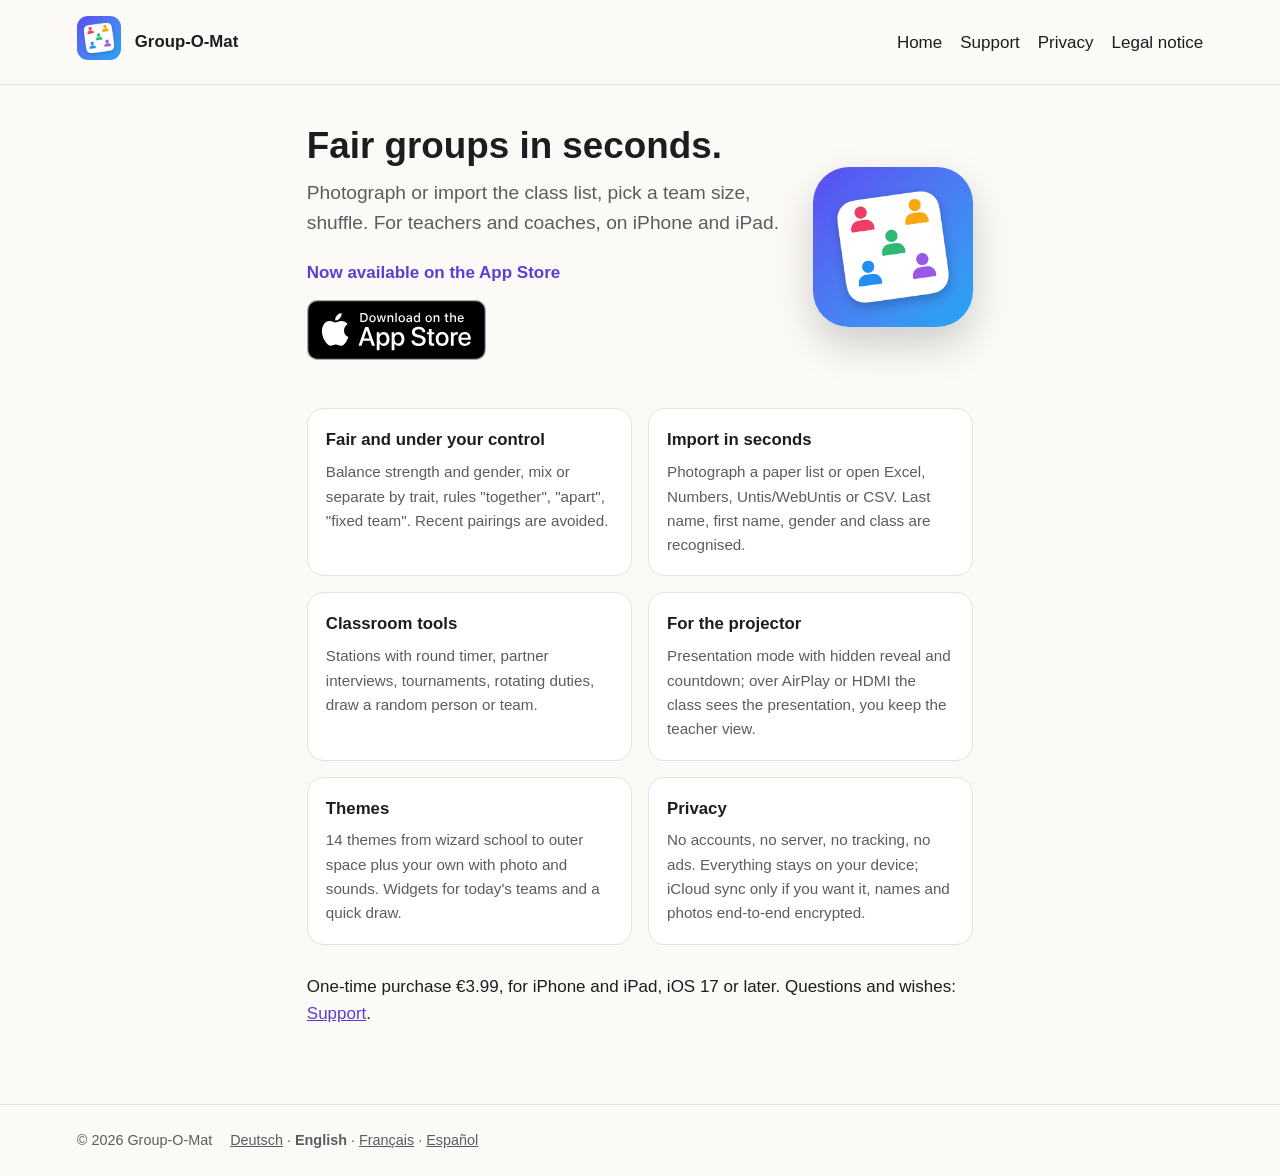
==== commit ba8dbcfa: "Start pages: 'mischen' instead of 'schütteln' in the lead and meta description, all four languages C" ====
--- a/en/index.html
+++ b/en/index.html
@@ -1,3 +1,3 @@
 <!doctype html><html lang="en"><head><meta charset="utf-8"><meta name="viewport" content="width=device-width,initial-scale=1">
 <link rel="stylesheet" href="/style.css"><link rel="icon" href="/favicon.png"><link rel="apple-touch-icon" href="/apple-touch-icon.png">
-<title>Group-O-Mat – Fair groups for the classroom</title><meta name="description" content="Photograph or import the class list, pick a team size, shake. For teachers and coaches, on iPhone and iPad."><link rel="alternate" hreflang="de" href="https://group-o-mat.de/"><link rel="alternate" hreflang="en" href="https://group-o-mat.de/en/"><link rel="alternate" hreflang="fr" href="https://group-o-mat.de/fr/"><link rel="alternate" hreflang="es" href="https://group-o-mat.de/es/"></head><body><header><a href="/en/"><img src="/icon.png" alt=""></a><strong>Group-O-Mat</strong><nav><a href="/en/">Home</a><a href="/en/support">Support</a><a href="/privacy">Privacy</a><a href="/impressum">Legal notice</a></nav></header><main><div class="hero"><div><h1>Fair groups in seconds.</h1><p class="lead">Photograph or import the class list, pick a team size, shake. For teachers and coaches, on iPhone and iPad.</p><p class="avail">Now available on the App Store</p><a class="appstore" href="https://apps.apple.com/app/id6808658962"><img src="/badges/app-store-en-us.svg" alt="Download on the App Store" width="180" height="60"></a></div><img src="/icon.png" alt="Group-O-Mat app icon"></div><div class="grid"><div class="card"><h3>Fair and under your control</h3><p>Balance strength and gender, mix or separate by trait, rules "together", "apart", "fixed team". Recent pairings are avoided.</p></div><div class="card"><h3>Import in seconds</h3><p>Photograph a paper list or open Excel, Numbers, Untis/WebUntis or CSV. Last name, first name, gender and class are recognised.</p></div><div class="card"><h3>Classroom tools</h3><p>Stations with round timer, partner interviews, tournaments, rotating duties, draw a random person or team.</p></div><div class="card"><h3>For the projector</h3><p>Presentation mode with hidden reveal and countdown; over AirPlay or HDMI the class sees the presentation, you keep the teacher view.</p></div><div class="card"><h3>Themes</h3><p>14 themes from wizard school to outer space plus your own with photo and sounds. Widgets for today's teams and a quick draw.</p></div><div class="card"><h3>Privacy</h3><p>No accounts, no server, no tracking, no ads. Everything stays on your device; iCloud sync only if you want it, names and photos end-to-end encrypted.</p></div></div><p>One-time purchase €3.99, for iPhone and iPad, iOS 17 or later. Questions and wishes: <a href="/en/support">Support</a>.</p></main><footer><span>© 2026 Group-O-Mat</span><span><a href="/" hreflang="de">Deutsch</a> · <strong>English</strong> · <a href="/fr/" hreflang="fr">Français</a> · <a href="/es/" hreflang="es">Español</a></span></footer></body></html>+<title>Group-O-Mat – Fair groups for the classroom</title><meta name="description" content="Photograph or import the class list, pick a team size, shuffle. For teachers and coaches, on iPhone and iPad."><link rel="alternate" hreflang="de" href="https://group-o-mat.de/"><link rel="alternate" hreflang="en" href="https://group-o-mat.de/en/"><link rel="alternate" hreflang="fr" href="https://group-o-mat.de/fr/"><link rel="alternate" hreflang="es" href="https://group-o-mat.de/es/"></head><body><header><a href="/en/"><img src="/icon.png" alt=""></a><strong>Group-O-Mat</strong><nav><a href="/en/">Home</a><a href="/en/support">Support</a><a href="/privacy">Privacy</a><a href="/impressum">Legal notice</a></nav></header><main><div class="hero"><div><h1>Fair groups in seconds.</h1><p class="lead">Photograph or import the class list, pick a team size, shuffle. For teachers and coaches, on iPhone and iPad.</p><p class="avail">Now available on the App Store</p><a class="appstore" href="https://apps.apple.com/us/app/id6808658962"><img src="/badges/app-store-en-us.svg" alt="Download on the App Store" width="180" height="60"></a></div><img src="/icon.png" alt="Group-O-Mat app icon"></div><div class="grid"><div class="card"><h3>Fair and under your control</h3><p>Balance strength and gender, mix or separate by trait, rules "together", "apart", "fixed team". Recent pairings are avoided.</p></div><div class="card"><h3>Import in seconds</h3><p>Photograph a paper list or open Excel, Numbers, Untis/WebUntis or CSV. Last name, first name, gender and class are recognised.</p></div><div class="card"><h3>Classroom tools</h3><p>Stations with round timer, partner interviews, tournaments, rotating duties, draw a random person or team.</p></div><div class="card"><h3>For the projector</h3><p>Presentation mode with hidden reveal and countdown; over AirPlay or HDMI the class sees the presentation, you keep the teacher view.</p></div><div class="card"><h3>Themes</h3><p>14 themes from wizard school to outer space plus your own with photo and sounds. Widgets for today's teams and a quick draw.</p></div><div class="card"><h3>Privacy</h3><p>No accounts, no server, no tracking, no ads. Everything stays on your device; iCloud sync only if you want it, names and photos end-to-end encrypted.</p></div></div><p>One-time purchase €3.99, for iPhone and iPad, iOS 17 or later. Questions and wishes: <a href="/en/support">Support</a>.</p></main><footer><span>© 2026 Group-O-Mat</span><span><a href="/" hreflang="de">Deutsch</a> · <strong>English</strong> · <a href="/fr/" hreflang="fr">Français</a> · <a href="/es/" hreflang="es">Español</a></span></footer></body></html>
